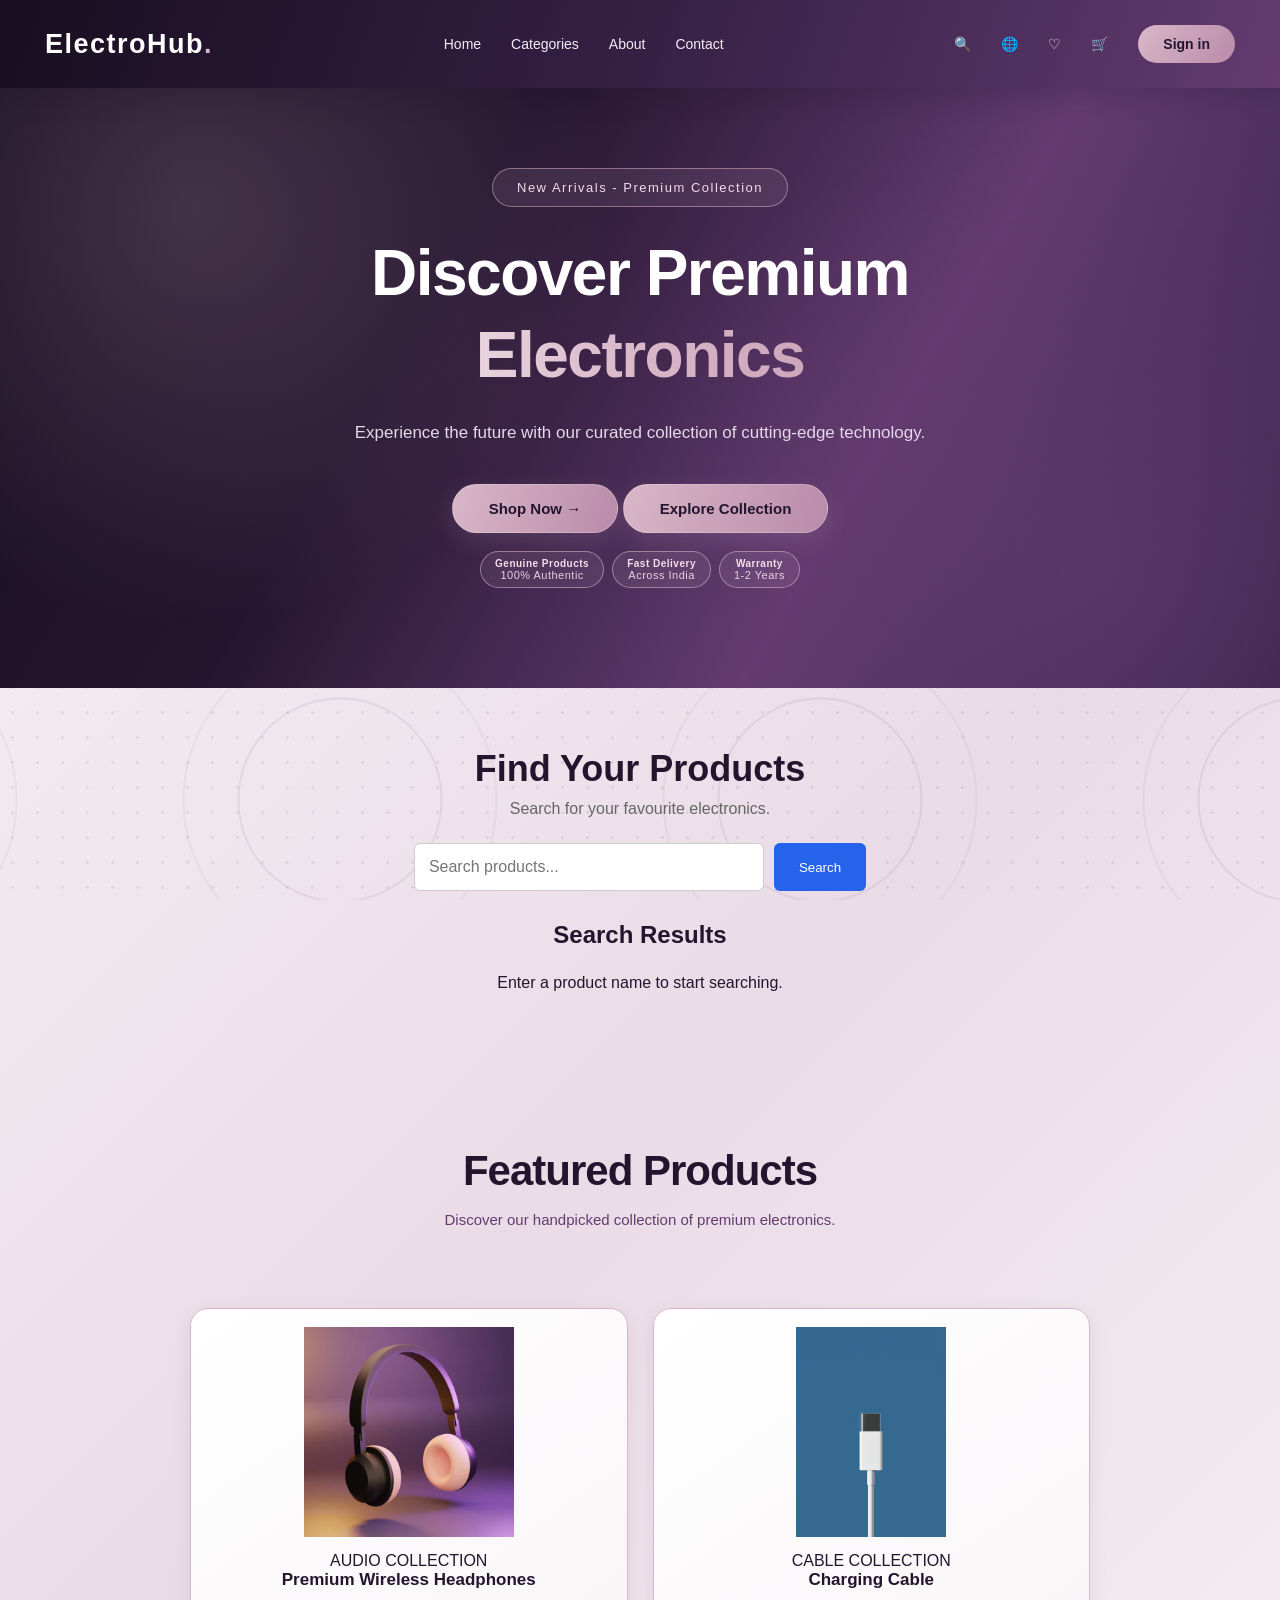
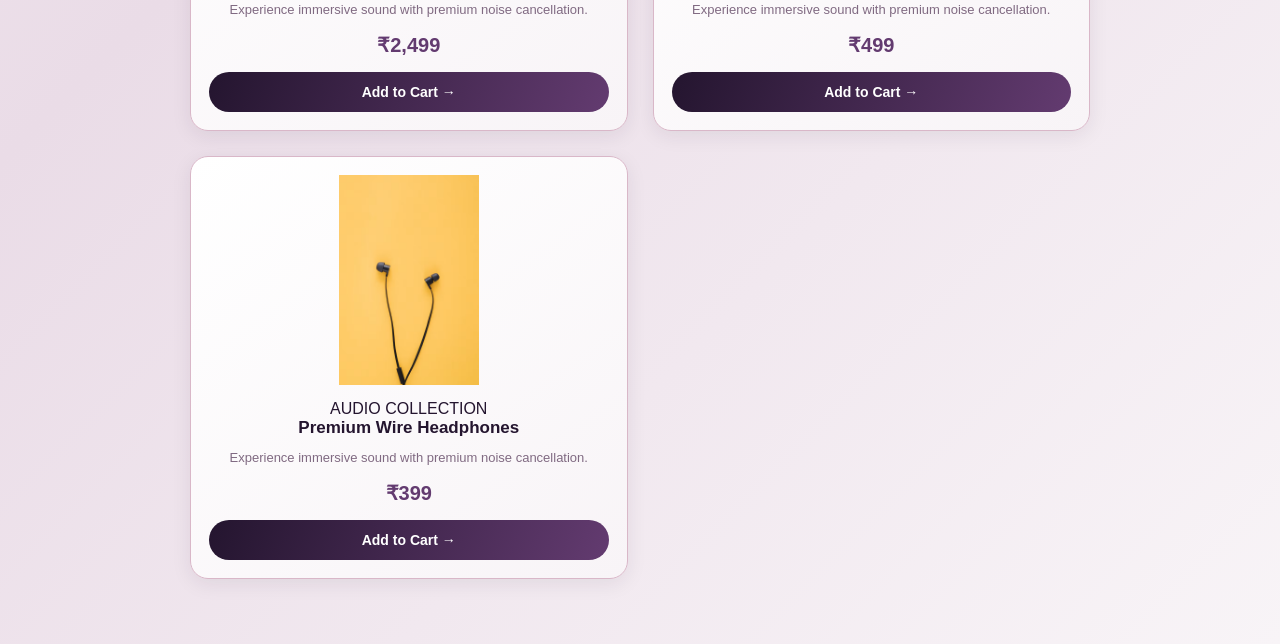
==== index.html @ e50abfff "Rename home page to index Co-authored-by: Copilot <223556219+Copilot@users.noreply.github.com>" ====
<!DOCTYPE html>
<html lang="en">

<head>
    <meta charset="UTF-8">
    <meta name="viewport" content="width=device-width, initial-scale=1.0">

    <title>ElectroHub</title>

    <link rel="stylesheet" href="/CSS/style.css">
    <link rel="stylesheet" href="/CSS/home.css">
</head>

<body>

    <!-- NAVIGATION BAR -->

    <header class="header">

        <nav class="navbar">

            <h1 class="logo">ElectroHub<span>.</span></h1>

            <ul class="nav-links">
                <li><a href="#" data-page="home">Home</a></li>
                <li><a href="#" data-page="categories">Categories</a></li>
                <li><a href="#" data-page="about">About</a></li>
                <li><a href="#" data-page="contact">Contact</a></li>
            </ul>

            <ul class="nav-actions">
                <li><a href="#search" data-page="search" aria-label="Search">🔍</a></li>
                <li><a href="#" data-page="language">🌐</a></li>
                <li><a href="#" data-page="wishlist">♡</a></li>
                <li><a href="#" data-page="cart">🛒</a></li>
                <li><a href="#" class="signin-btn" data-page="signin">Sign in</a></li>
            </ul>

        </nav>

    </header>


    <!-- HERO SECTION -->

    <section class="hero-banner">

        <div class="hero-content">

            <span class="text-frame">
                New Arrivals - Premium Collection
            </span>

            <h1>Discover Premium</h1>
            <h1 class="gradient-text">Electronics</h1>

            <p>
                Experience the future with our curated
                collection of cutting-edge technology.
            </p>

            <button class="shop-btn">Shop Now →</button>
            <button class="shop-btn">Explore Collection</button>
            <br>
            <br>
            <div class="hero-badge">

                <span class="badge-pill">
                    Genuine Products
                    <br>
                    <span class="badge-text">100% Authentic</span>
                </span>

                <span class="badge-pill">
                    Fast Delivery
                    <br>
                    <span class="badge-text">Across India</span>
                </span>

                <span class="badge-pill">
                    Warranty
                    <br>
                    <span class="badge-text">1-2 Years</span>
                </span>

            </div>

        </div>

    </section>

    <!-- PRODUCT SEARCH -->

    <section class="search-section" id="search">

        <h2>Find Your Products</h2>
        <p>Search for your favourite electronics.</p>

        <div class="search-box">
            <input
                type="search"
                id="searchInput"
                placeholder="Search products..."
                aria-label="Search products"
            >
            <button id="searchBtn" type="button">Search</button>
        </div>

        <div class="search-results">
            <h2>Search Results</h2>
            <div id="productContainer" class="product-container">
                <p>Enter a product name to start searching.</p>
            </div>
        </div>

    </section>


    <!-- FEATURED PRODUCTS SECTION -->

    <section class="hero-banner1">

        <div class="hero-content">

            <h2>Featured Products</h2>

            <p>
                Discover our handpicked collection
                of premium electronics.
            </p>

        </div>

        <div class="product-container">

            <!-- We will add product cards here -->
            <div class="box">

                <img src="/assets/images/headphones.jpg" alt="Premium Wireless Headphones">

                <div class="product-info">

                    <span class="product-category">
                        AUDIO COLLECTION
                    </span>

                    <h3>Premium Wireless Headphones</h3>

                    <p>
                        Experience immersive sound with
                        premium noise cancellation.
                    </p>

                    <div class="price">
                        ₹2,499
                    </div>

                    <button>Add to Cart →</button>

                </div>
            </div>
            <div class="box">
                <img src="/assets/images/charging_cable.avif" alt="Charging Cable">

                <div class=" product-info">

                <span class="product-category">
                    CABLE COLLECTION
                </span>

                <h3>Charging Cable</h3>

                <p>
                    Experience immersive sound with
                    premium noise cancellation.
                </p>

                <div class="price">
                    ₹499
                </div>

                <button>Add to Cart →</button>

            </div>
        </div>
        <div class="box">
            <img src="/assets/images/wire_headset.avif" alt="Premium Wire Headset">

            <div class="product-info">

                <span class="product-category">
                    AUDIO COLLECTION
                </span>

                <h3>Premium Wire Headphones</h3>

                <p>
                    Experience immersive sound with
                    premium noise cancellation.
                </p>

                <div class="price">
                    ₹399
                </div>

                <button>Add to Cart →</button>

            </div>
        </div>
        </div>

    </section>
    <script src="/scripts/navlink.js"></script>
    <script src="/scripts/navactions.js"></script>
    <script src="/scripts/search.js"></script>
</body>

</html>
---- CSS/style.css ----
/* =================================
   1. GLOBAL STYLES
================================= */

* {
    margin: 0;
    padding: 0;
    box-sizing: border-box;
}

html {
    scroll-behavior: smooth;
}

body {
    position: relative;
    isolation: isolate;

    background: linear-gradient(135deg,
            #F8F4F7,
            #EADCE7,
            #F8F4F7);

    font-family: 'Segoe UI', sans-serif;
    color: #24152F;
    overflow-x: hidden;
}

/* =================================
   2. PERMANENT BACKGROUND DESIGN
================================= */

body::before {
    content: "";
    position: fixed;
    inset: 0;
    z-index: -1;
    pointer-events: none;

    background-image:
        radial-gradient(circle,
            transparent 0 100px,
            rgba(99, 59, 112, 0.09) 101px 102px,
            transparent 103px 155px,
            rgba(99, 59, 112, 0.06) 156px 157px,
            transparent 158px),
        radial-gradient(rgba(99, 59, 112, 0.13) 1px,
            transparent 1.5px),
        radial-gradient(circle at 80% 30%,
            rgba(217, 183, 200, 0.20),
            transparent 35%);

    background-size:
        480px 480px,
        25px 25px,
        100% 100%;

    background-position:
        100px 80px,
        0 0,
        center;
}

/* =================================
   3. NAVIGATION BAR
================================= */

.header {
    background: linear-gradient(110deg,
            #180e20,
            #352044,
            #633B70);

    padding: 5px 0;

    box-shadow: 0 5px 25px rgba(36, 21, 47, 0.25);

    position: sticky;
    top: 0;
    z-index: 10;
}

.navbar {
    display: flex;
    justify-content: space-between;
    align-items: center;

    max-width: 1450px;
    margin: auto;

    padding: 20px 45px;
}

/* Logo */

.logo {
    color: #ffffff;
    font-size: 27px;
    font-weight: 700;
    letter-spacing: 1.5px;
}

.logo span {
    color: #D9B7C8;
}

/* Navigation links */

.nav-links,
.nav-actions {
    display: flex;
    align-items: center;
    gap: 30px;
    list-style: none;
}

.navbar a {
    text-decoration: none;
    color: #f5edf8;
    font-size: 14px;
    font-weight: 500;

    transition: all 0.3s ease;
}

.nav-links a:hover {
    color: #D9B7C8;
}

/* Sign in */

.signin-btn {
    display: inline-block;

    background: linear-gradient(120deg,
            #D9B7C8,
            #b98ba9);

    color: #24152F !important;

    padding: 11px 25px;
    border-radius: 30px;

    font-weight: 700 !important;

    transition: all 0.3s ease;
}

.signin-btn:hover {
    transform: translateY(-3px);

    box-shadow:
        0 8px 20px rgba(217, 183, 200, 0.3);
}


@media (max-width: 768px) {
    .navbar {
        padding: 18px 20px;
        flex-wrap: wrap;
        gap: 20px;
    }

    .nav-links {
        order: 3;
        width: 100%;
        justify-content: center;
        flex-wrap: wrap;
        gap: 18px;
    }

    .nav-actions {
        gap: 15px;
    }
}

@media (max-width: 550px) {
    .logo {
        font-size: 22px;
    }

    .nav-actions {
        gap: 10px;
    }

    .nav-actions a {
        font-size: 12px;
    }

    .nav-links {
        gap: 13px;
    }
}
/* =================================
   16. ACCESSIBILITY
================================= */

@media (prefers-reduced-motion: reduce) {

    *,
    *::before,
    *::after {
        scroll-behavior: auto !important;
        transition-duration: 0.01ms !important;
        animation-duration: 0.01ms !important;
    }
}
---- CSS/home.css ----
/* =================================
   4. HERO SECTION
================================= */

.hero-banner {
    min-height: 540px;

    display: flex;
    align-items: center;
    justify-content: center;

    text-align: center;

    padding: 80px 20px;

    color: white;

    background:
        radial-gradient(circle at 15% 20%,
            rgba(217, 183, 200, 0.20),
            transparent 35%),

        radial-gradient(circle at 85% 80%,
            rgba(99, 59, 112, 0.65),
            transparent 40%),

        linear-gradient(120deg,
            #180e20,
            #24152F,
            #633B70,
            #352044);

    position: relative;
    overflow: hidden;
}

/* Hero content */

.hero-content {
    width: 100%;
    max-width: 850px;

    position: relative;
    z-index: 1;
}

/* Small label */

.text-frame {
    display: inline-block;

    padding: 11px 24px;
    margin-bottom: 30px;

    border: 1px solid rgba(217, 183, 200, 0.5);

    border-radius: 50px;

    background: rgba(217, 183, 200, 0.10);

    color: #f4dce9;

    font-size: 13px;
    letter-spacing: 1.5px;

    backdrop-filter: blur(12px);
}

/* Main heading */

.hero-content h1 {
    font-size: clamp(38px, 5vw, 66px);

    font-weight: 800;

    line-height: 1.15;
    letter-spacing: -1.5px;

    margin-bottom: 8px;
}

/* Gradient text */

.gradient-text {
    background: linear-gradient(90deg,
            #ffffff,
            #D9B7C8,
            #b98ba9);

    background-clip: text;
    -webkit-background-clip: text;

    color: transparent;
}

/* Hero description */

.hero-content p {
    font-size: 17px;

    line-height: 1.9;

    max-width: 650px;
    margin: 25px auto 35px;

    color: #e4d8e9;
    font-weight: 400;
}

/* =================================
   5. SHOP BUTTON
================================= */

.shop-btn {
    display: inline-block;

    padding: 15px 36px;

    border: 1px solid rgba(255, 255, 255, 0.2);
    border-radius: 50px;

    background: linear-gradient(110deg,
            #D9B7C8,
            #b98ba9);

    color: #24152F;

    font-size: 15px;
    font-weight: 700;

    cursor: pointer;
    text-decoration: none;

    box-shadow:
        0 8px 25px rgba(217, 183, 200, 0.15);

    transition: all 0.35s ease;
}

.shop-btn:hover {
    transform: translateY(-5px);

    box-shadow:
        0 12px 30px rgba(217, 183, 200, 0.35);
}

/* =================================
   6. HERO BADGES
================================= */

.hero-badge {
    display: flex;
    align-items: center;
    justify-content: center;

    gap: 8px;
    margin-bottom: 20px;

    flex-wrap: wrap;
}

.badge-pill {
    padding: 6px 14px;

    border: 1px solid rgba(217, 183, 200, 0.55);
    border-radius: 50px;

    background: rgba(217, 183, 200, 0.10);

    color: #f5dfea;
    font-size: 10px;
    font-weight: 700;
    letter-spacing: 0.5px;
}

.badge-text {
    color: #e8cfe0;
    font-size: 11px;
    font-weight: 400;
}

/* =================================
   7. FEATURED PRODUCTS SECTION
================================= */

.hero-banner1 {
    width: 100%;
    min-height: 500px;

    display: flex;
    flex-direction: column;

    align-items: center;
    justify-content: flex-start;

    padding: 65px 40px;

    background: transparent;

    color: #24152F;
    text-align: center;
}

/* Section content */

.hero-banner1 .hero-content {
    width: 100%;
    max-width: 850px;

    margin: 0 auto 35px;

    text-align: center;
}

/* Section heading */

.hero-banner1 h2 {
    font-size: clamp(28px, 4vw, 42px);
    font-weight: 800;

    font-family: 'Segoe UI', sans-serif;

    color: #24152F;

    margin-bottom: 12px;
    letter-spacing: -1px;

    text-align: center;
}

/* Section description */

.hero-banner1 p {
    font-size: 15px;
    color: #633B70;

    margin: 0 auto 40px;

    line-height: 1.7;
    text-align: center;
}

/* =================================
   8. PRODUCT GRID
================================= */

.hero-banner1 .product-container {
    display: grid;

    /* Desktop: 2 products per row */
    grid-template-columns: repeat(2, minmax(0, 1fr));

    gap: 25px;

    width: 100%;
    max-width: 900px;

    margin: 0 auto;
}

/* =================================
   9. PRODUCT CARDS
================================= */

.box {
    display: flex;
    flex-direction: column;
    justify-content: space-between;

    min-width: 0;
    min-height: 420px;

    padding: 18px;

    background: linear-gradient(145deg,
            #FFFFFF,
            #F8F4F7);

    border: 1px solid #D9B7C8;
    border-radius: 18px;

    color: #24152F;

    box-shadow:
        0 5px 20px rgba(36, 21, 47, 0.08);

    transition: all 0.4s ease;
}

/* Product hover effect */

.box:hover {
    background: linear-gradient(135deg,
            #F1E6F0 0%,
            #E8D7E9 50%,
            #D9B7C8 100%);

    transform: translateY(-6px);

    border-color: #B98BA9;

    box-shadow:
        0 12px 28px rgba(36, 21, 47, 0.13);
}

/* =================================
   10. PRODUCT IMAGE
================================= */

.box img {
    display: block;

    width: 100%;
    height: 210px;

    object-fit: contain;

    margin-bottom: 15px;

    transition: transform 0.4s ease;
}

.box:hover img {
    transform: scale(1.04);
}

/* =================================
   11. PRODUCT TITLE
================================= */

.box h3 {
    font-size: 17px;
    font-weight: 700;

    color: #24152F;

    margin-bottom: 10px;
}

/* =================================
   12. PRODUCT DESCRIPTION
================================= */

.box p {
    font-size: 13px;
    color: #806A82;

    line-height: 1.6;
    margin-bottom: 12px;
}

/* =================================
   13. PRODUCT PRICE
================================= */

.price {
    font-size: 20px;
    font-weight: 800;

    color: #633B70;

    margin-bottom: 15px;
}

/* =================================
   14. PRODUCT BUTTON
================================= */

.box button {
    width: 100%;

    padding: 12px;

    border: none;
    border-radius: 30px;

    background: linear-gradient(110deg,
            #24152F,
            #633B70);

    color: white;

    font-size: 14px;
    font-weight: 600;

    cursor: pointer;

    transition: all 0.3s ease;
}

.box button:hover {
    background: linear-gradient(110deg,
            #633B70,
            #D9B7C8);

    color: #24152F;
}

/* =================================
   15. RESPONSIVE DESIGN
================================= */


@media (max-width: 768px) {
    .hero-banner {
        min-height: 450px;
        padding: 60px 20px;
    }

    .hero-content p {
        font-size: 15px;
    }

    .hero-banner1 {
        padding: 50px 25px;
    }
}

@media (max-width: 550px) {
    .hero-content h1 {
        font-size: 38px;
    }

    .text-frame {
        font-size: 11px;
    }

    .hero-banner1 {
        padding: 45px 15px;
    }

    .hero-banner1 .product-container {
        grid-template-columns: 1fr;
        max-width: 380px;
    }
}

.search-section {
    text-align: center;
    padding: 60px 20px;
}

.search-section > h2 {
    font-size: 36px;
    margin-bottom: 10px;
}

.search-section > p {
    color: #666;
    margin-bottom: 25px;
}

.search-box {
    display: flex;
    justify-content: center;
    gap: 10px;
}

.search-box input {
    width: 350px;
    padding: 14px;
    border: 1px solid #ccc;
    border-radius: 6px;
    font-size: 16px;
}

.search-box button {
    padding: 14px 25px;
    background: #2563eb;
    color: white;
    border: none;
    border-radius: 6px;
    cursor: pointer;
}

.search-results {
    padding: 30px 50px;
}

.search-results .product-container {
    display: grid;
    grid-template-columns: repeat(auto-fit, minmax(220px, 1fr));
    gap: 20px;
    margin-top: 25px;
}

.product-card {
    padding: 25px;
    border: 1px solid #ddd;
    border-radius: 10px;
    background: white;
}

.product-card h3 {
    margin-bottom: 15px;
}

.product-card p {
    margin-top: 10px;
    color: #555;
}

@media (max-width: 550px) {
    .search-results {
        padding: 30px 15px;
    }

    .search-box input {
        min-width: 0;
        width: 100%;
    }
}
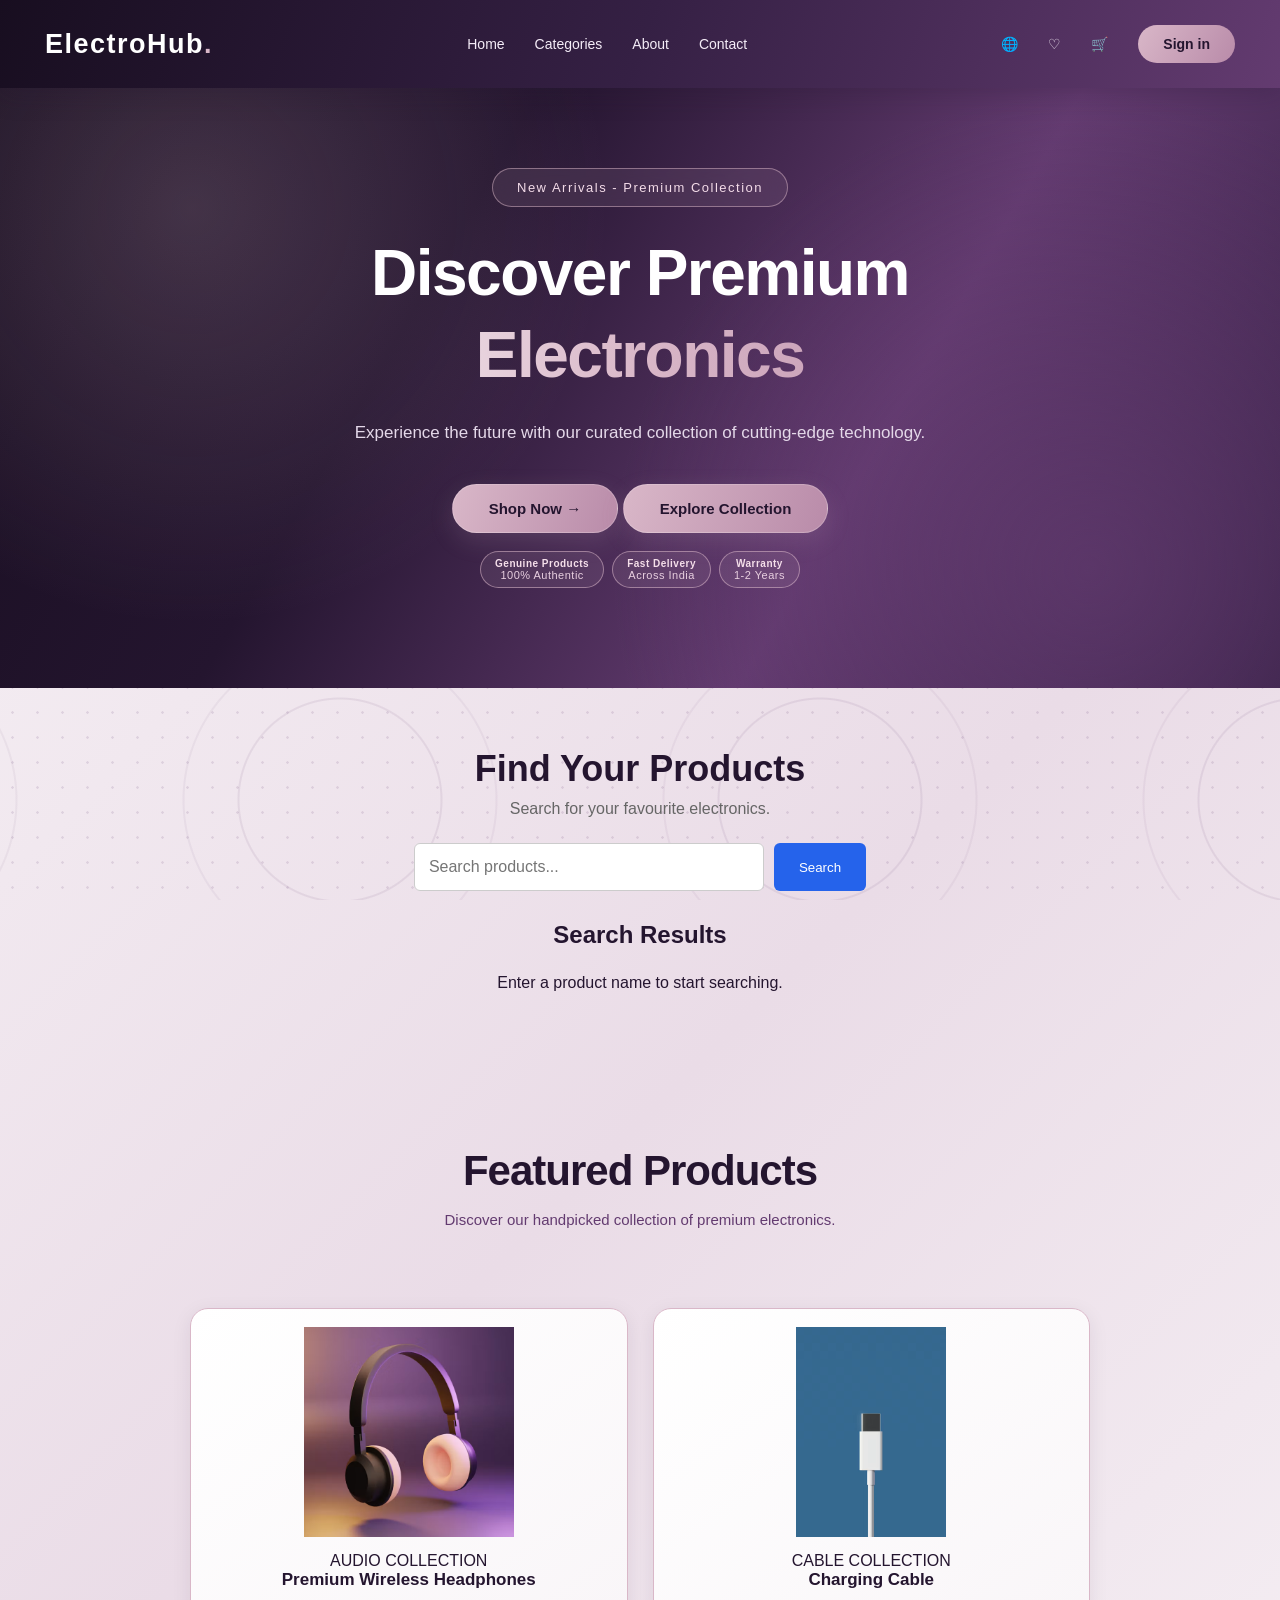
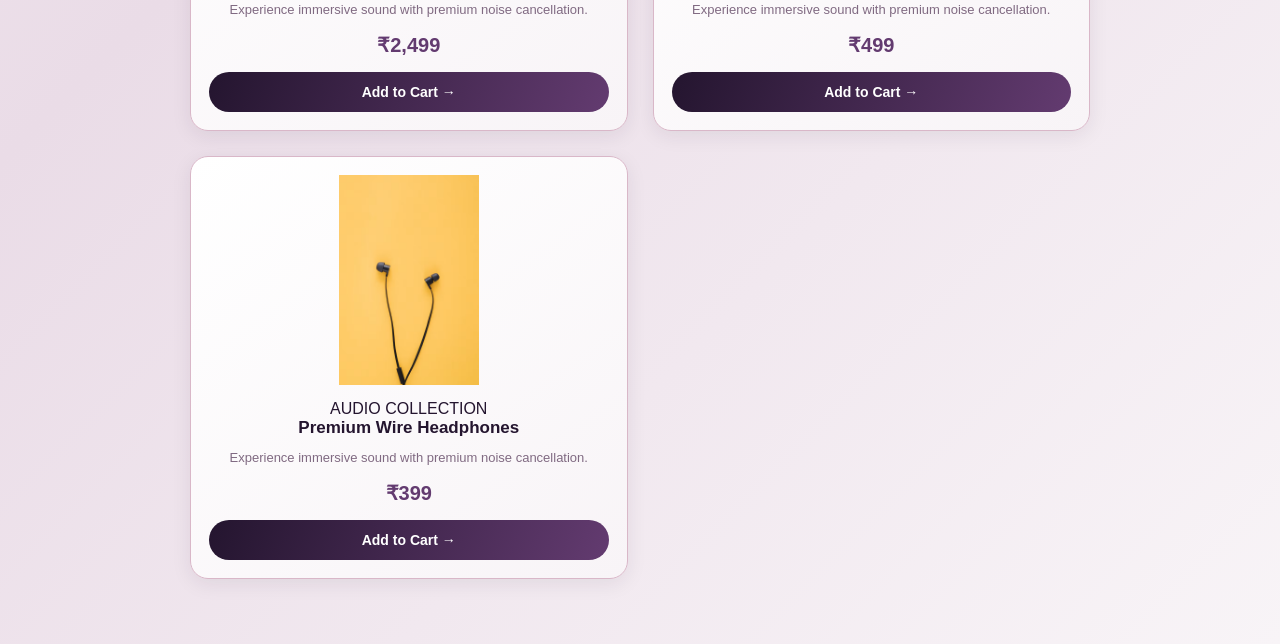
==== commit 00c463da: "Add categories browsing page Co-authored-by: Copilot <223556219+Copilot@users.noreply.github.com>" ====
--- a/index.html
+++ b/index.html
@@ -29,7 +29,7 @@
             </ul>
 
             <ul class="nav-actions">
-                <li><a href="#search" data-page="search" aria-label="Search">🔍</a></li>
+                <!-- <li><a href="#search" data-page="search" aria-label="Search">🔍</a></li> -->
                 <li><a href="#" data-page="language">🌐</a></li>
                 <li><a href="#" data-page="wishlist">♡</a></li>
                 <li><a href="#" data-page="cart">🛒</a></li>
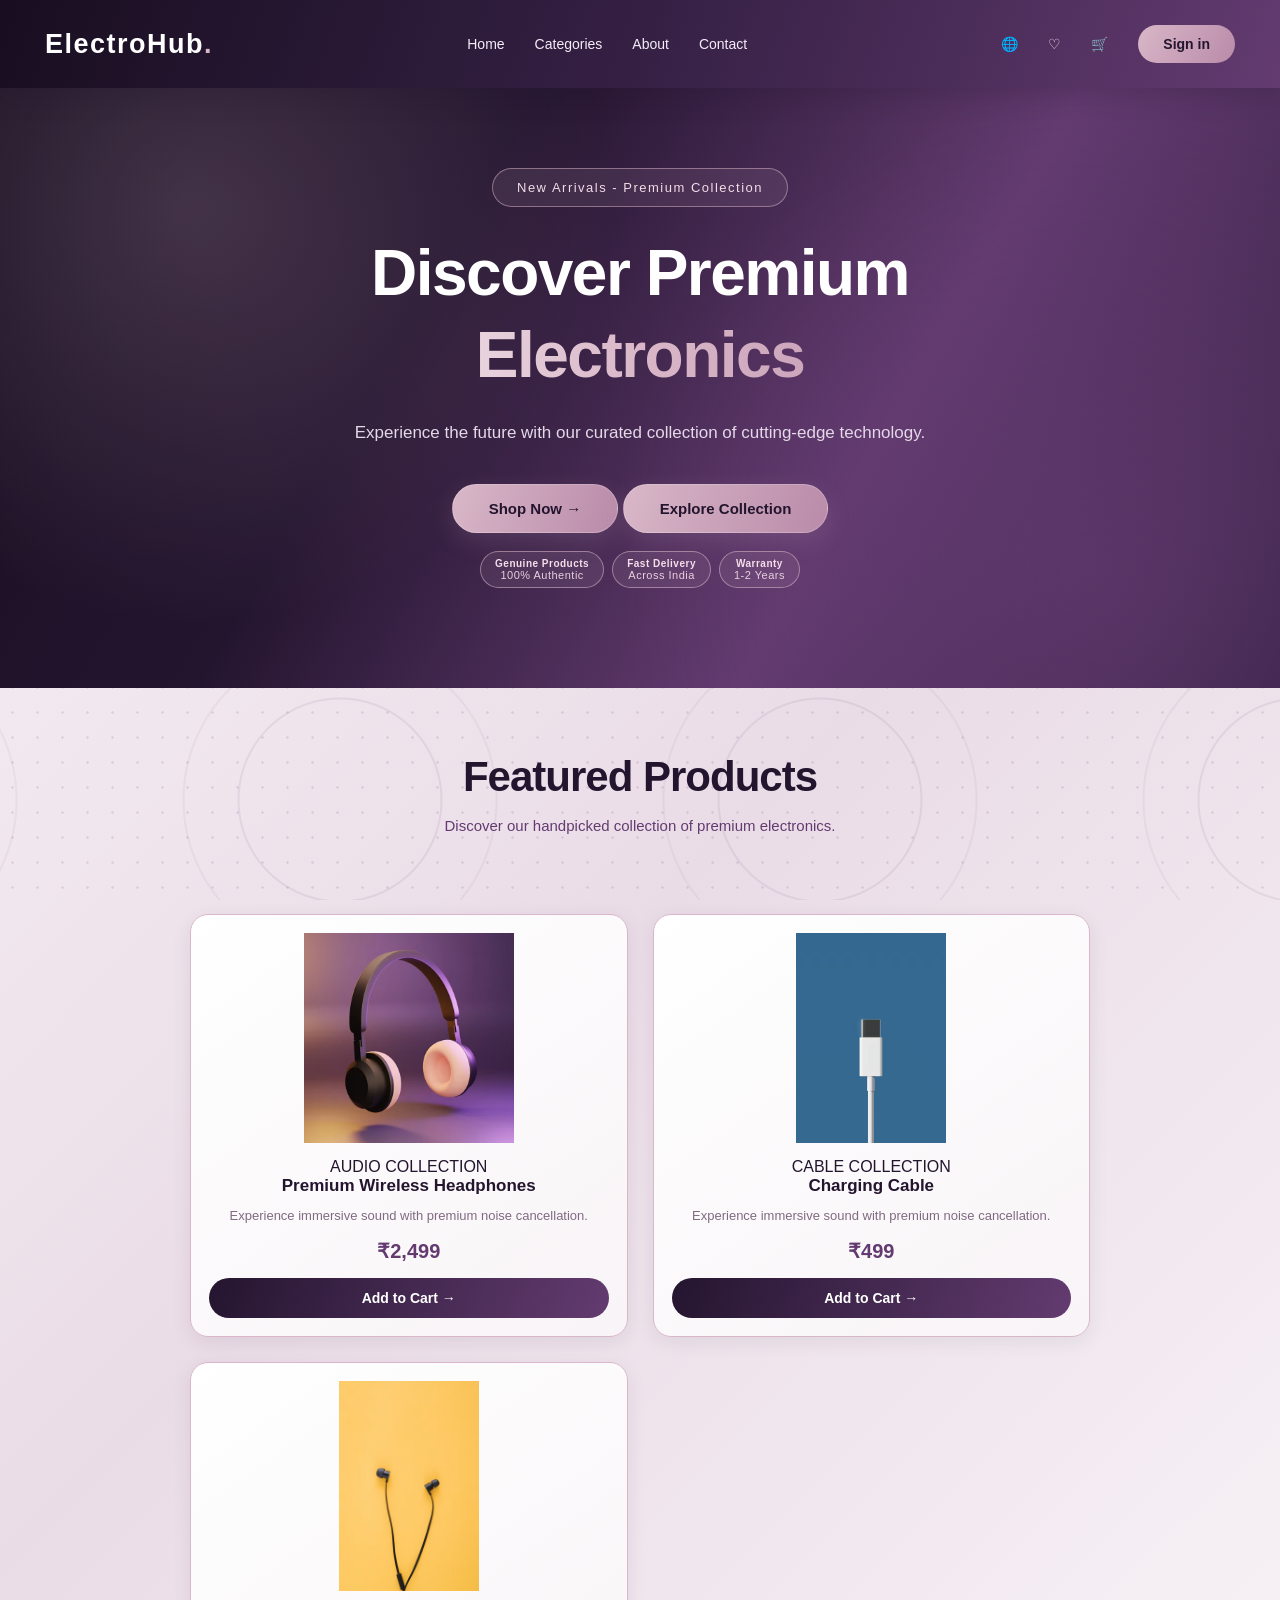
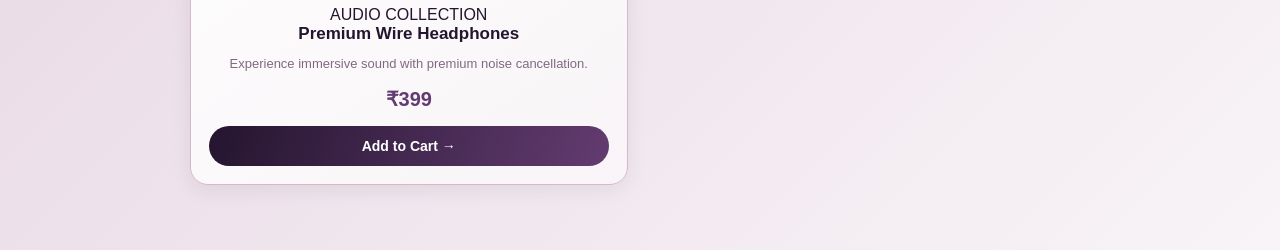
==== commit f9a90867: "Use Categories page for product search Co-authored-by: Copilot <223556219+Copilot@users.noreply.gith" ====
--- a/index.html
+++ b/index.html
@@ -7,8 +7,8 @@
 
     <title>ElectroHub</title>
 
-    <link rel="stylesheet" href="/CSS/style.css">
-    <link rel="stylesheet" href="/CSS/home.css">
+    <link rel="stylesheet" href="./CSS/style.css">
+    <link rel="stylesheet" href="./CSS/home.css">
 </head>
 
 <body>
@@ -29,7 +29,6 @@
             </ul>
 
             <ul class="nav-actions">
-                <!-- <li><a href="#search" data-page="search" aria-label="Search">🔍</a></li> -->
                 <li><a href="#" data-page="language">🌐</a></li>
                 <li><a href="#" data-page="wishlist">♡</a></li>
                 <li><a href="#" data-page="cart">🛒</a></li>
@@ -88,33 +87,6 @@
         </div>
 
     </section>
-
-    <!-- PRODUCT SEARCH -->
-
-    <section class="search-section" id="search">
-
-        <h2>Find Your Products</h2>
-        <p>Search for your favourite electronics.</p>
-
-        <div class="search-box">
-            <input
-                type="search"
-                id="searchInput"
-                placeholder="Search products..."
-                aria-label="Search products"
-            >
-            <button id="searchBtn" type="button">Search</button>
-        </div>
-
-        <div class="search-results">
-            <h2>Search Results</h2>
-            <div id="productContainer" class="product-container">
-                <p>Enter a product name to start searching.</p>
-            </div>
-        </div>
-
-    </section>
-
 
     <!-- FEATURED PRODUCTS SECTION -->
 
@@ -212,7 +184,6 @@
     </section>
     <script src="/scripts/navlink.js"></script>
     <script src="/scripts/navactions.js"></script>
-    <script src="/scripts/search.js"></script>
 </body>
 
 </html>
--- a/CSS/home.css
+++ b/CSS/home.css
@@ -434,79 +434,3 @@
         max-width: 380px;
     }
 }
-
-.search-section {
-    text-align: center;
-    padding: 60px 20px;
-}
-
-.search-section > h2 {
-    font-size: 36px;
-    margin-bottom: 10px;
-}
-
-.search-section > p {
-    color: #666;
-    margin-bottom: 25px;
-}
-
-.search-box {
-    display: flex;
-    justify-content: center;
-    gap: 10px;
-}
-
-.search-box input {
-    width: 350px;
-    padding: 14px;
-    border: 1px solid #ccc;
-    border-radius: 6px;
-    font-size: 16px;
-}
-
-.search-box button {
-    padding: 14px 25px;
-    background: #2563eb;
-    color: white;
-    border: none;
-    border-radius: 6px;
-    cursor: pointer;
-}
-
-.search-results {
-    padding: 30px 50px;
-}
-
-.search-results .product-container {
-    display: grid;
-    grid-template-columns: repeat(auto-fit, minmax(220px, 1fr));
-    gap: 20px;
-    margin-top: 25px;
-}
-
-.product-card {
-    padding: 25px;
-    border: 1px solid #ddd;
-    border-radius: 10px;
-    background: white;
-}
-
-.product-card h3 {
-    margin-bottom: 15px;
-}
-
-.product-card p {
-    margin-top: 10px;
-    color: #555;
-}
-
-@media (max-width: 550px) {
-    .search-results {
-        padding: 30px 15px;
-    }
-
-    .search-box input {
-        min-width: 0;
-        width: 100%;
-    }
-}
